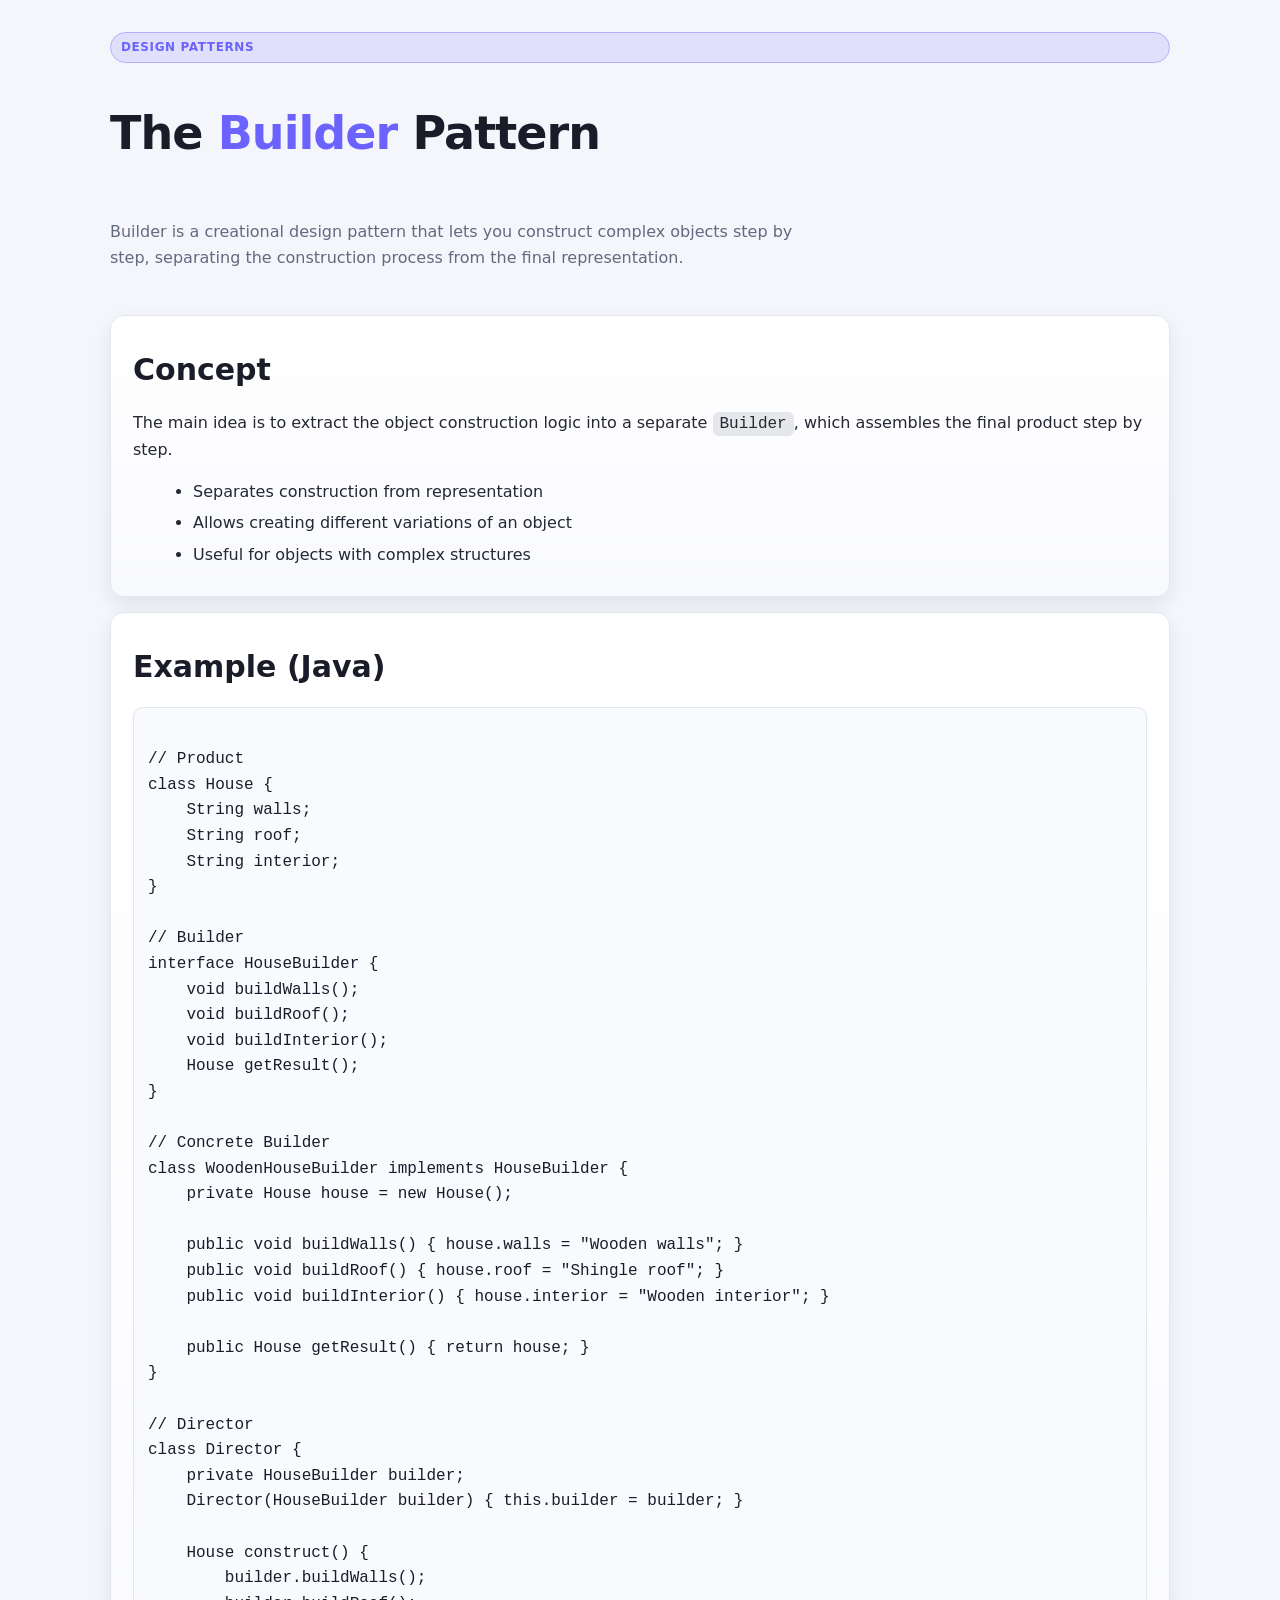
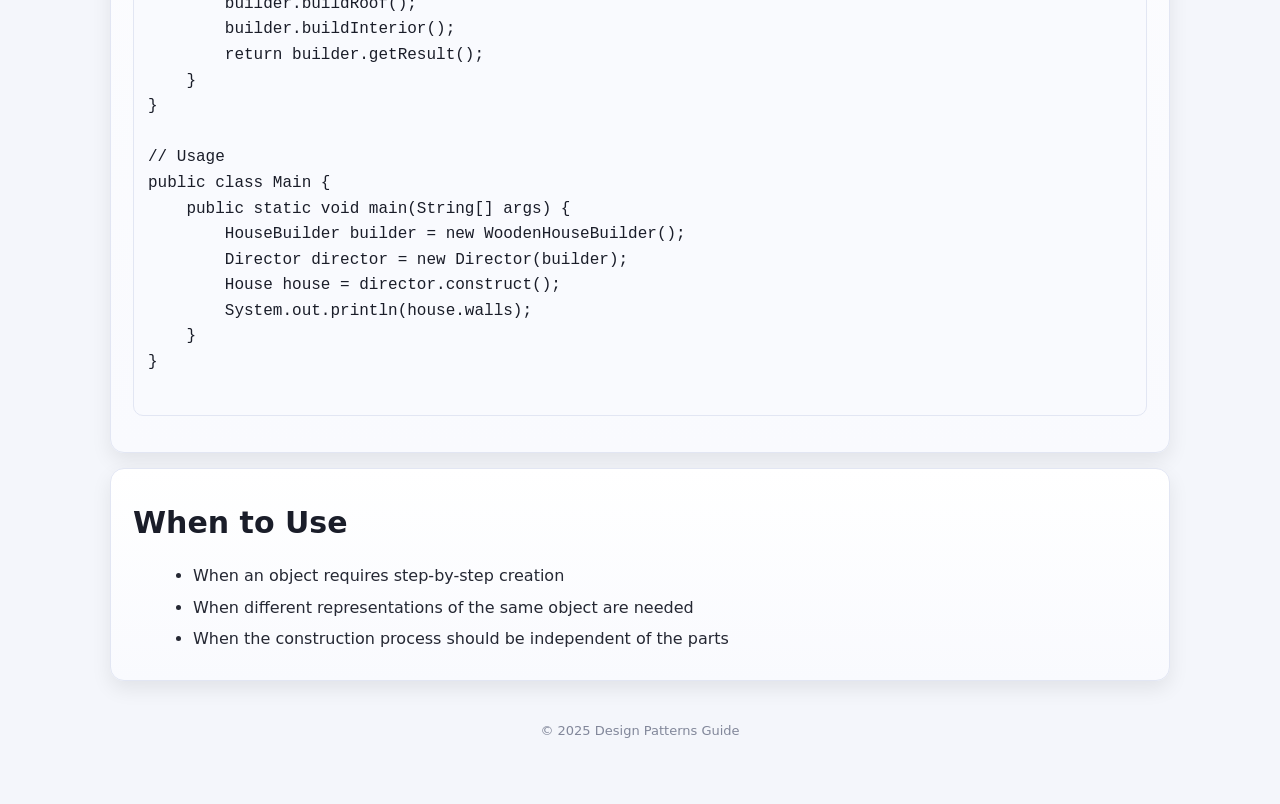
==== patterns/builder.html @ d9441c39 "Add builder-page" ====
<!DOCTYPE html>
<html lang="en">

<head>
    <meta charset="UTF-8" />
    <meta name="viewport" content="width=device-width, initial-scale=1.0" />
    <title>Builder Pattern</title>
    <link rel="stylesheet" href="../css/style.css" />
</head>

<body>
    <div class="container">
        <header>
            <span class="badge">Design Patterns</span>
            <h1 class="title">The <span style="color:var(--brand)">Builder</span> Pattern</h1>
            <p class="subtitle">
                Builder is a creational design pattern that lets you construct complex objects step by step, separating
                the construction process from the final representation.
            </p>
        </header>

        <section class="card">
            <h2>Concept</h2>
            <p>
                The main idea is to extract the object construction logic into a separate <code
                    class="inline">Builder</code>, which assembles the final product step by step.
            </p>
            <ul>
                <li>Separates construction from representation</li>
                <li>Allows creating different variations of an object</li>
                <li>Useful for objects with complex structures</li>
            </ul>
        </section>

        <section class="card">
            <h2>Example (Java)</h2>
            <pre><code>
// Product
class House {
    String walls;
    String roof;
    String interior;
}

// Builder
interface HouseBuilder {
    void buildWalls();
    void buildRoof();
    void buildInterior();
    House getResult();
}

// Concrete Builder
class WoodenHouseBuilder implements HouseBuilder {
    private House house = new House();

    public void buildWalls() { house.walls = "Wooden walls"; }
    public void buildRoof() { house.roof = "Shingle roof"; }
    public void buildInterior() { house.interior = "Wooden interior"; }

    public House getResult() { return house; }
}

// Director
class Director {
    private HouseBuilder builder;
    Director(HouseBuilder builder) { this.builder = builder; }

    House construct() {
        builder.buildWalls();
        builder.buildRoof();
        builder.buildInterior();
        return builder.getResult();
    }
}

// Usage
public class Main {
    public static void main(String[] args) {
        HouseBuilder builder = new WoodenHouseBuilder();
        Director director = new Director(builder);
        House house = director.construct();
        System.out.println(house.walls);
    }
}
      </code></pre>
        </section>

        <section class="card">
            <h2>When to Use</h2>
            <ul>
                <li>When an object requires step-by-step creation</li>
                <li>When different representations of the same object are needed</li>
                <li>When the construction process should be independent of the parts</li>
            </ul>
        </section>

        <footer>
            © 2025 Design Patterns Guide
        </footer>
    </div>

</body>

</html>
---- css/style.css ----
:root {
    --bg: #f4f6fb;
    --card: #ffffff;
    --card-2: #f9fafe;
    --text: #1a1d29;
    --muted: #5c637a;
    --brand: #6c63ff;
    --accent: #ff6584;
    --border: #e2e6f3;
    --code: #1a1d29;
    --shadow: 0 8px 20px rgba(0, 0, 0, 0.08);
}

@media (prefers-color-scheme: dark) {
    :root {
        --bg: #0e111a;
        --card: #161b26;
        --card-2: #1d2330;
        --text: #f5f7ff;
        --muted: #9aa0b8;
        --brand: #8a7dff;
        --accent: #ff7a99;
        --border: #2a3145;
        --code: #f5f7ff;
        --shadow: 0 10px 28px rgba(0, 0, 0, 0.4);
    }
}

* {
    box-sizing: border-box;
}

html,
body {
    height: 100%;
}

body {
    margin: 0;
    font-family: "Inter", system-ui, -apple-system, Segoe UI, Roboto, Arial, sans-serif;
    background: var(--bg);
    color: var(--text);
    line-height: 1.6;
}

.container {
    max-width: 1100px;
    margin: 0 auto;
    padding: 32px 20px 64px;
}

header {
    display: grid;
    gap: 14px;
    margin-bottom: 28px;
}

.title {
    font-size: clamp(28px, 4vw, 46px);
    font-weight: 700;
    line-height: 1.1;
    letter-spacing: -0.02em;
}

.subtitle {
    color: var(--muted);
    max-width: 70ch;
}

.badge {
    display: inline-flex;
    align-items: center;
    gap: 6px;
    font-size: 12px;
    font-weight: 600;
    color: var(--brand);
    background: color-mix(in srgb, var(--brand) 15%, transparent);
    border: 1px solid color-mix(in srgb, var(--brand) 40%, var(--border));
    padding: 5px 10px;
    border-radius: 999px;
    text-transform: uppercase;
    letter-spacing: 0.05em;
}

.grid {
    display: grid;
    gap: 20px;
    grid-template-columns: repeat(12, 1fr);
}

.card {
    grid-column: span 12;
    background: linear-gradient(180deg, var(--card), var(--card-2));
    border: 1px solid var(--border);
    border-radius: 14px;
    box-shadow: var(--shadow);
    padding: 22px;
    transition: transform 0.2s ease, box-shadow 0.2s ease;
    margin-top: 15px;
}

.card:hover {
    box-shadow: 0 12px 28px rgba(0, 0, 0, 0.12);
}


h2 {
    margin: 8px 0 16px;
    font-size: clamp(22px, 2.6vw, 30px);
    font-weight: 600;
}

h3 {
    margin: 10px 0 12px;
    font-size: 18px;
    font-weight: 500;
}

p,
ul {
    color: var(--text);
    opacity: 0.95;
}

ul {
    margin: 8px 0 0 20px;
}

li {
    margin: 6px 0;
}

.muted {
    color: var(--muted);
}

pre,
code {
    font-family: ui-monospace, SFMono-Regular, Menlo, Consolas, monospace;
}

pre {
    margin: 14px 0;
    padding: 14px;
    border-radius: 10px;
    border: 1px solid var(--border);
    background: var(--card-2);
    overflow-x: auto;
}

code.inline {
    background: color-mix(in srgb, var(--text) 10%, transparent);
    border: 1px solid var(--border);
    padding: 2px 6px;
    border-radius: 6px;
}

.btn {
    cursor: pointer;
    border: 1px solid var(--border);
    background: var(--brand);
    color: #fff;
    padding: 8px 14px;
    border-radius: 10px;
    font-size: 14px;
    font-weight: 500;
    transition: background 0.2s ease;
}

.btn:hover {
    background: color-mix(in srgb, var(--brand) 85%, black);
}

.btn.ghost {
    background: transparent;
    color: var(--brand);
}

footer {
    margin-top: 40px;
    opacity: 0.75;
    font-size: 13px;
    color: var(--muted);
    text-align: center;
}
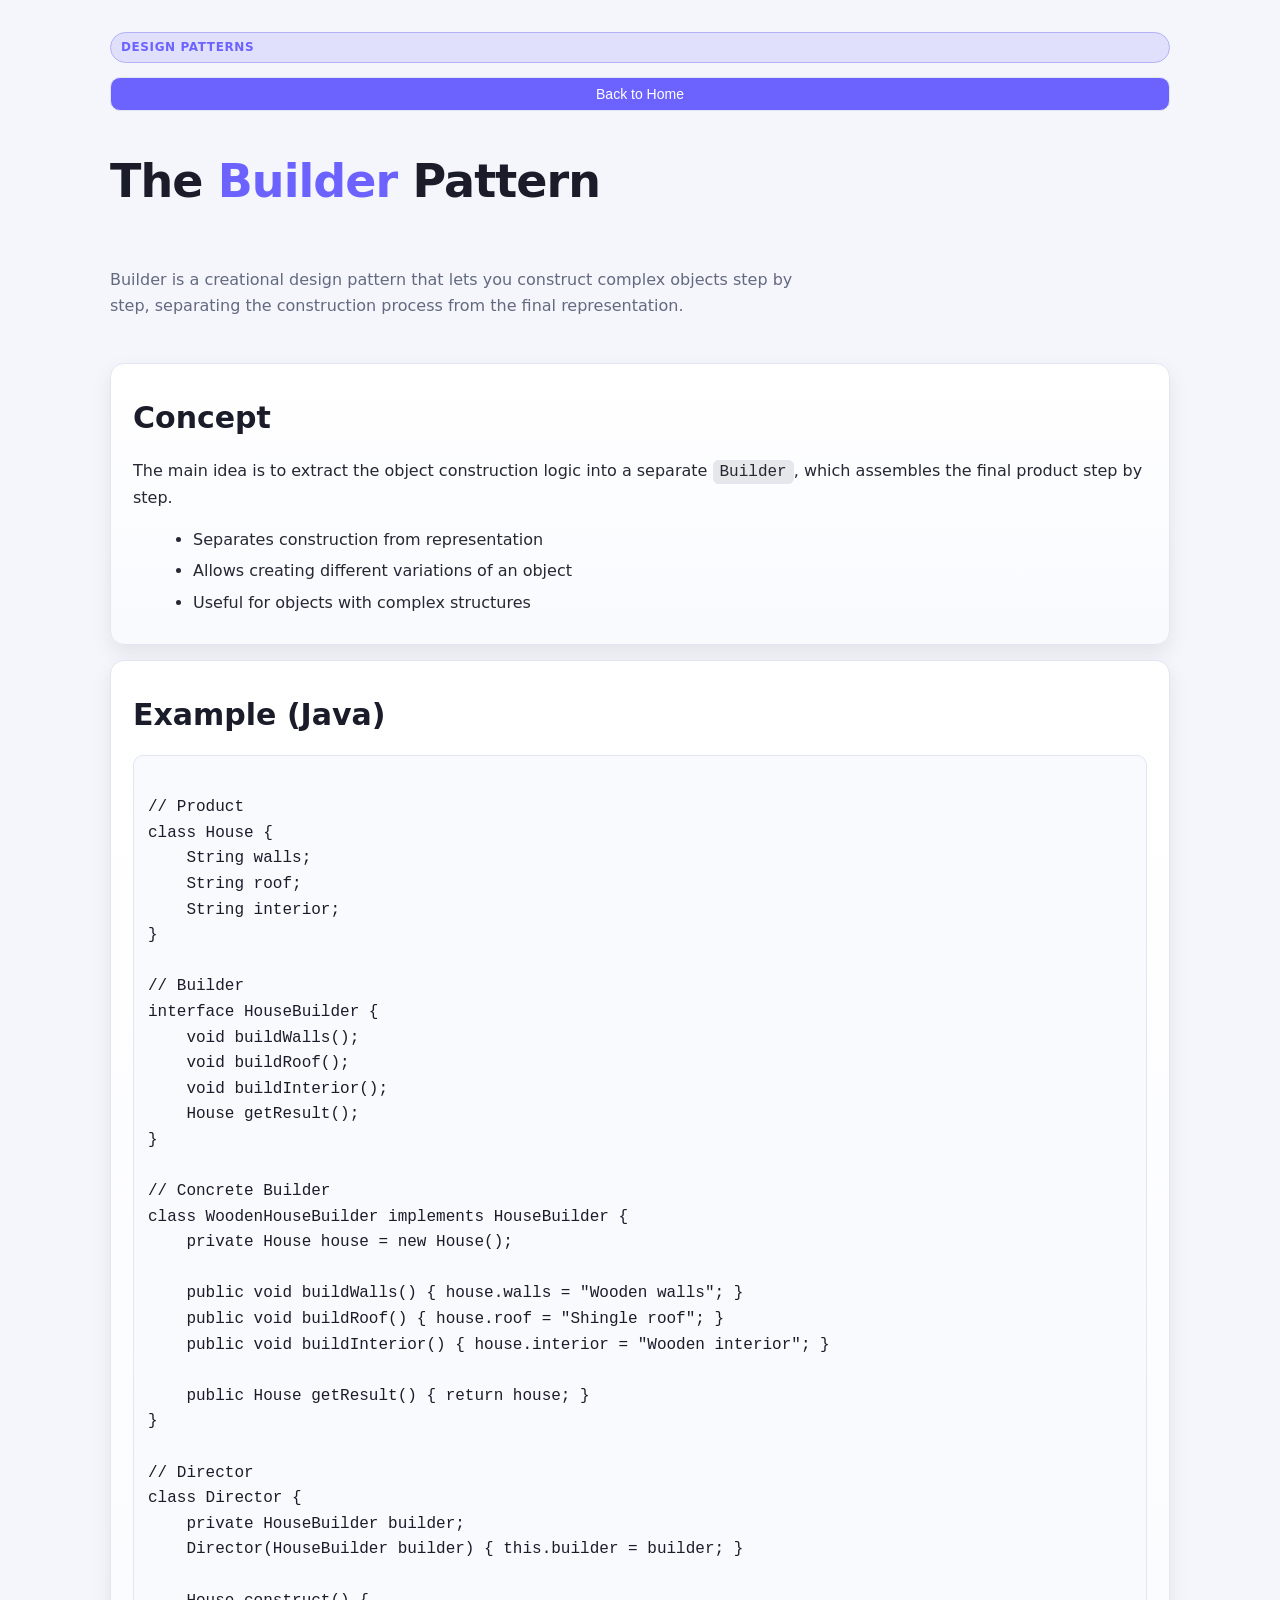
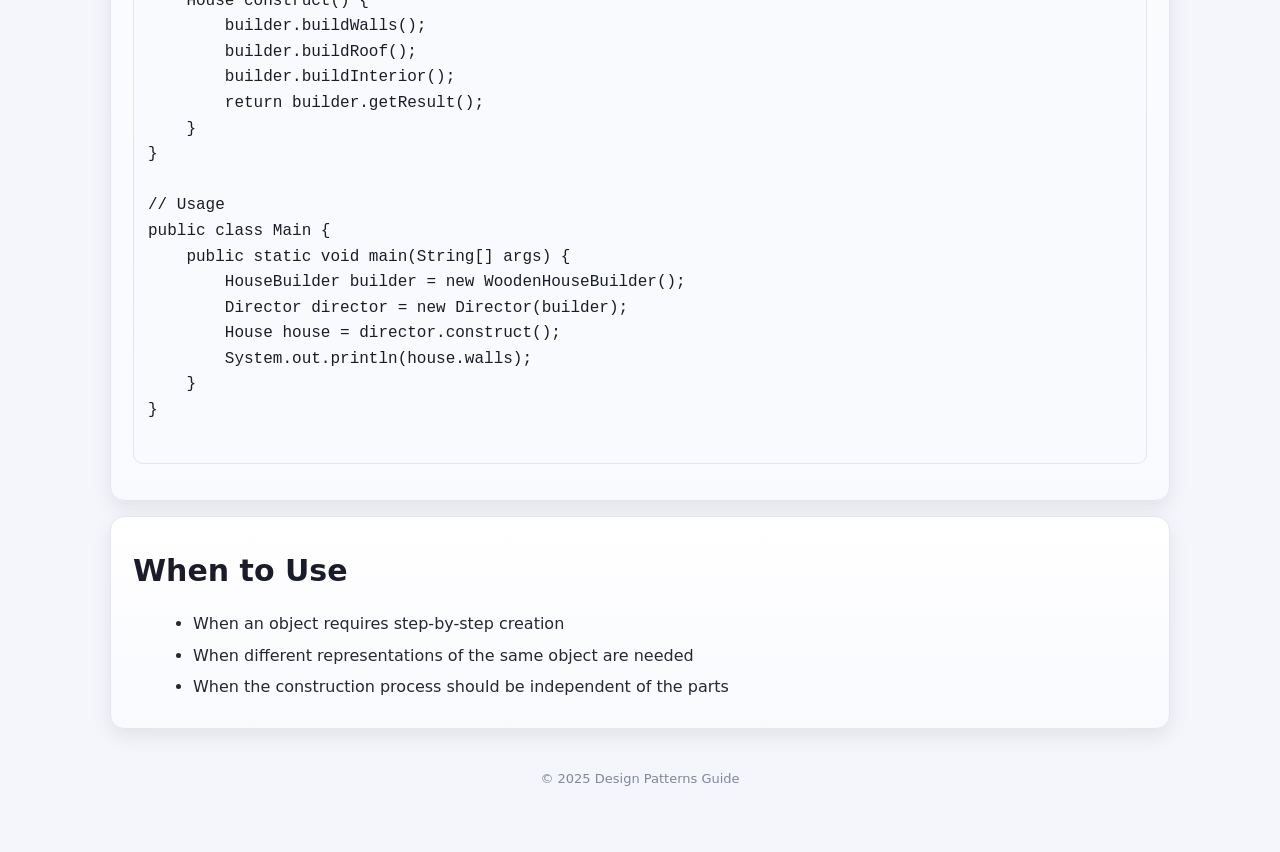
==== commit cace809c: "Add home button for builder-page" ====
--- a/patterns/builder.html
+++ b/patterns/builder.html
@@ -10,14 +10,17 @@
 
 <body>
     <div class="container">
+
         <header>
             <span class="badge">Design Patterns</span>
+            <button class="btn" onclick="goHome()">Back to Home</button>
             <h1 class="title">The <span style="color:var(--brand)">Builder</span> Pattern</h1>
             <p class="subtitle">
                 Builder is a creational design pattern that lets you construct complex objects step by step, separating
                 the construction process from the final representation.
-            </p>
         </header>
+        </p>
+
 
         <section class="card">
             <h2>Concept</h2>
@@ -95,11 +98,18 @@
             </ul>
         </section>
 
+
         <footer>
             © 2025 Design Patterns Guide
         </footer>
     </div>
 
+
+    <script>
+        function goHome() {
+            window.location.href = '/';
+        }
+    </script>
 </body>
 
 </html>
